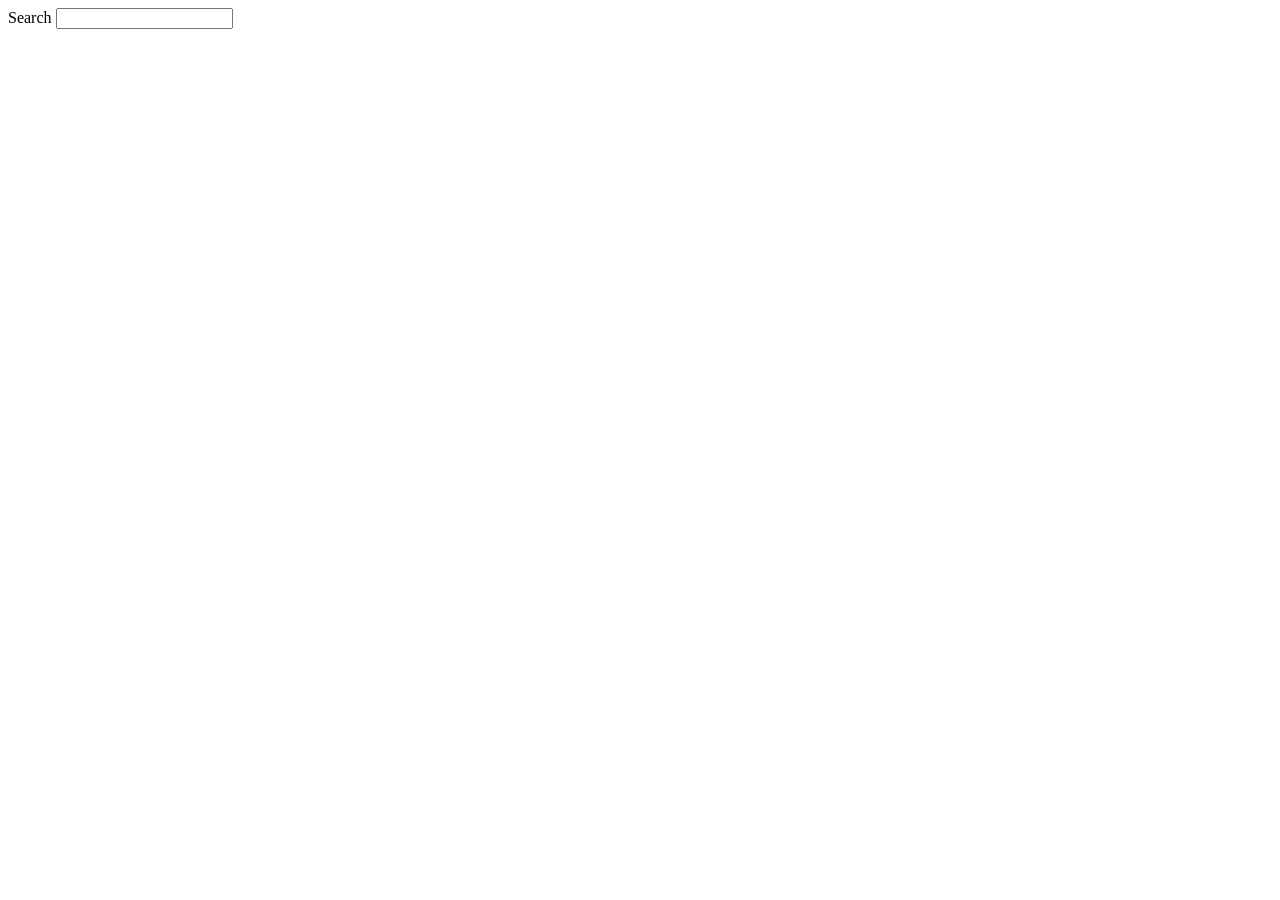
==== pages/home/index.html @ 3b457168 "Json Payload Lib Prototype 2" ====
<!DOCTYPE html>
<html lang="en">
<head>
    <meta charset="UTF-8">
    <meta name="viewport" content="width=device-width, initial-scale=1.0">
    <title>Quiz App - Home</title>

    <style>
        .grid{
            display: grid;
            grid-template-columns: 32% 32% 32%;
            gap: 10px;
        }

        .shadow{
            box-shadow: 3px 3px 3px 3px #555555;
        }

        @media screen and (max-width: 600px){
            .grid{
                grid-template-columns: 49% 49%;
            }
        }

        @media screen and (max-width: 300px){
            .grid{
                grid-template-columns: 100%;
            }
        }
    </style>

</head>
<body>
    <form>
        <label for="search">Search</label>
        <input type="text" name="search" id="search">
    </form>

    <div class="grid">
        <quiz-card class="shadow" json="test_quiz.json"></quiz-card>
        <quiz-card class="shadow" json="test_quiz_2.json"></quiz-card>
        <quiz-card class="shadow" json="test_quiz_3.json"></quiz-card>

        <quiz-card class="shadow" json="test_quiz_3.json"></quiz-card>
        <quiz-card class="shadow" json="test_quiz_2.json"></quiz-card>
        <quiz-card class="shadow" json="test_quiz.json"></quiz-card>
    </div>


    <script src="../../lib/libquizjson.js"></script>
    <script src="./home.js"></script>
</body>
</html>
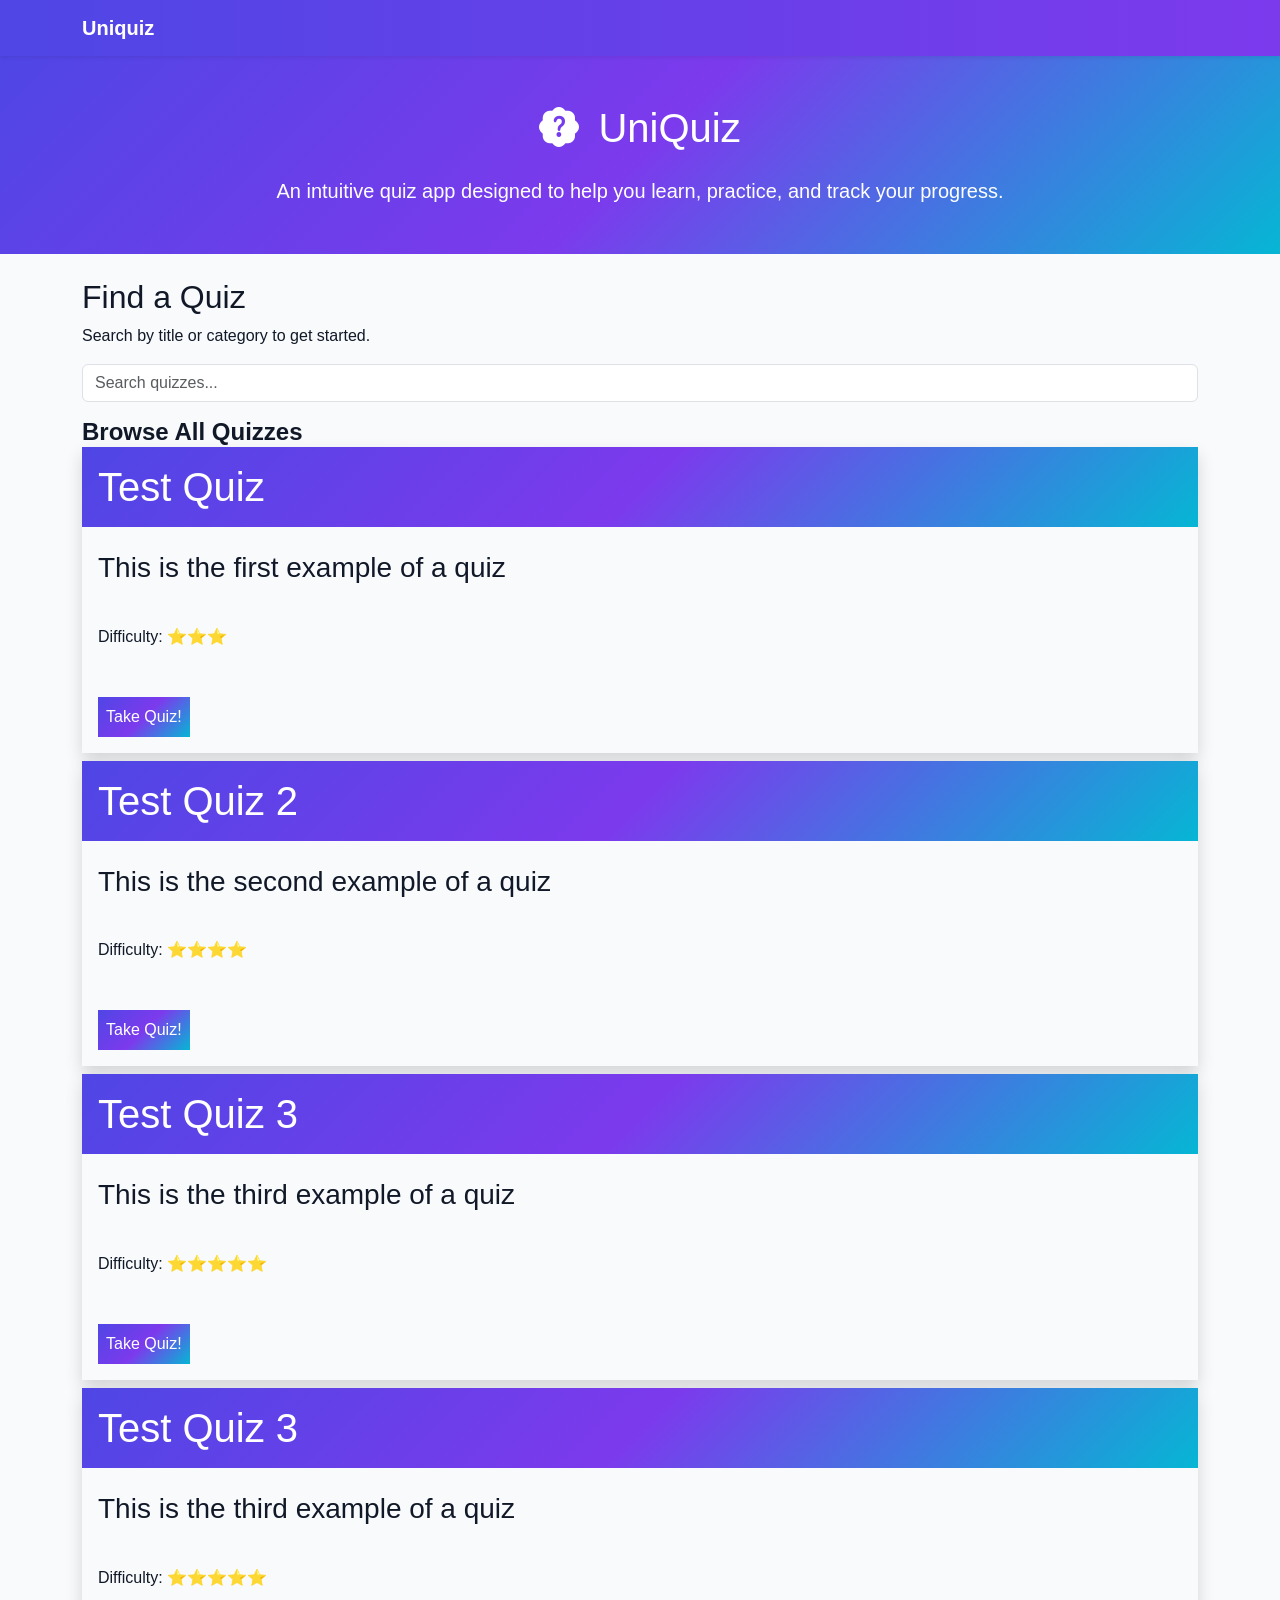
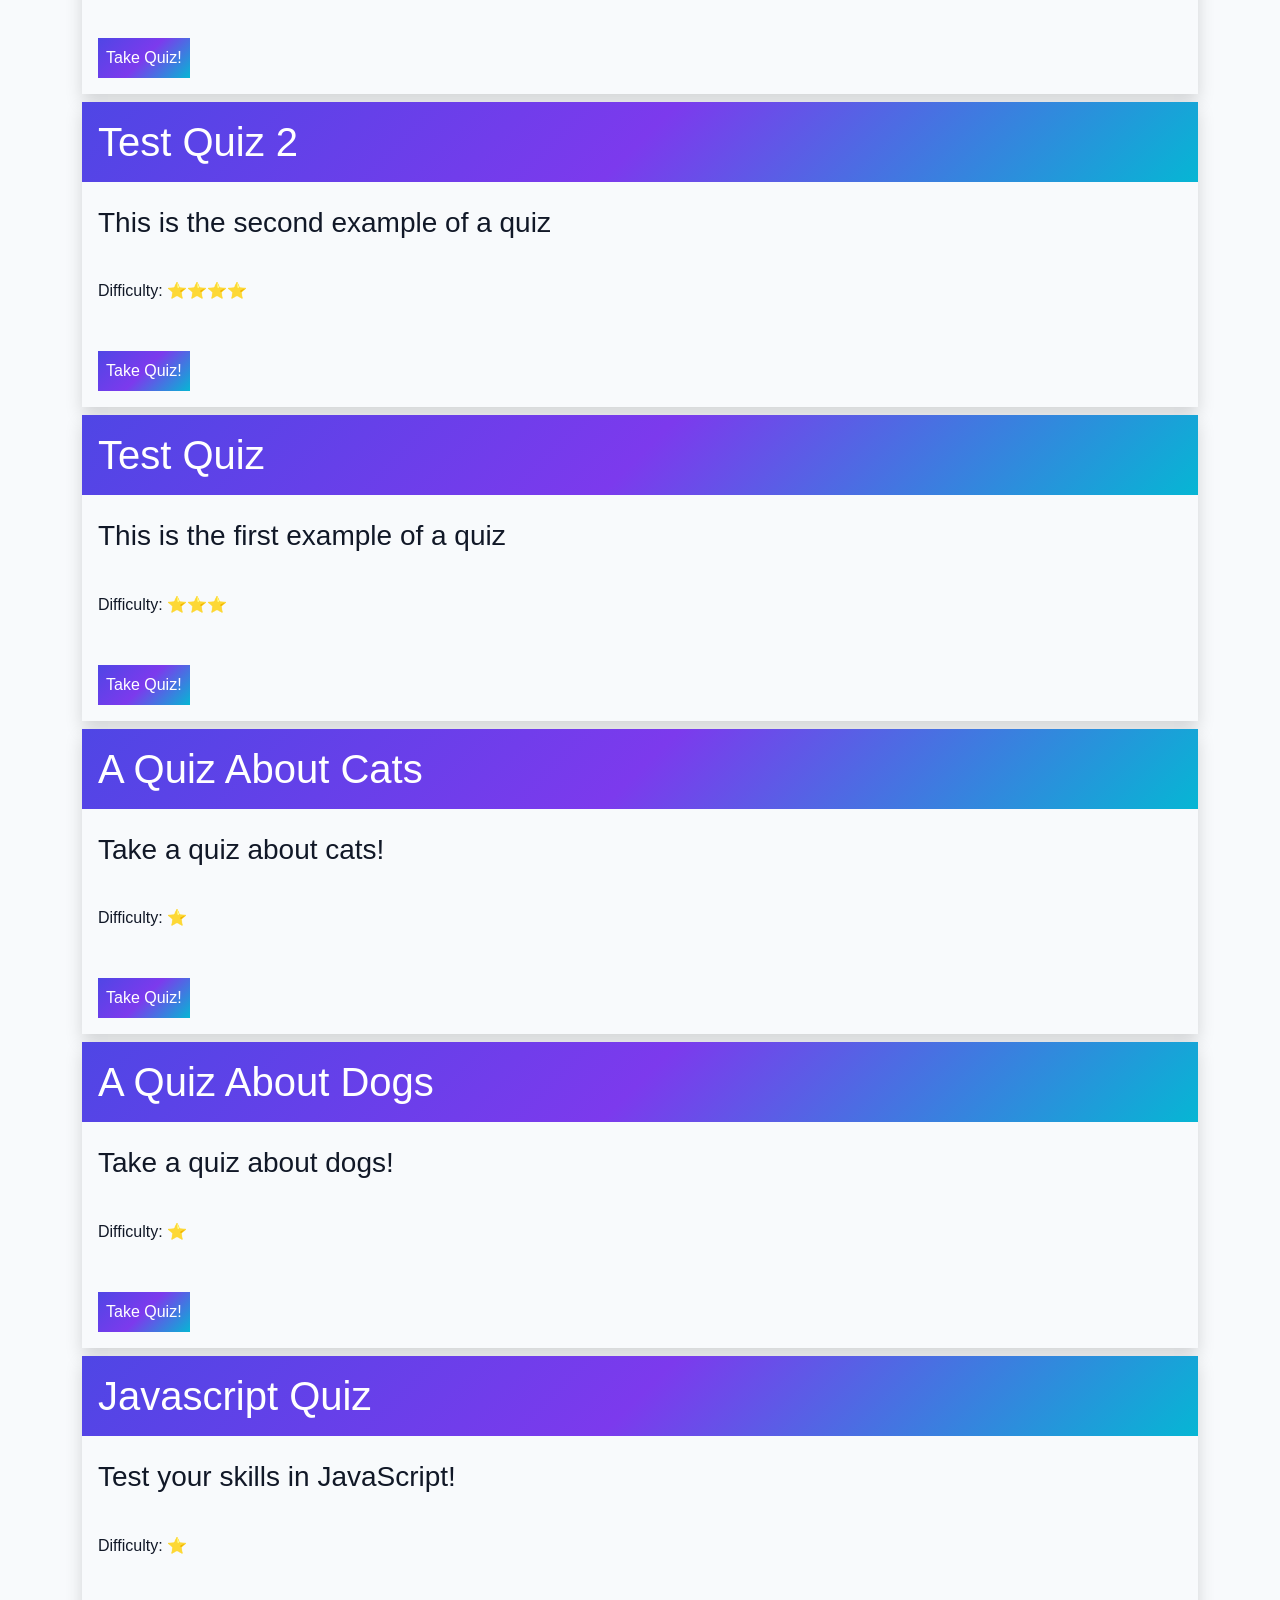
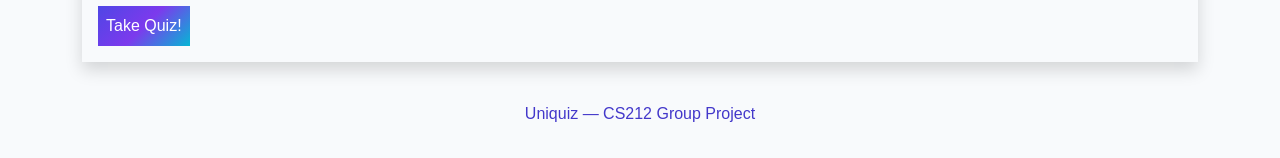
==== commit 145a7249: "Merged HTML Changes" ====
--- a/pages/home/index.html
+++ b/pages/home/index.html
@@ -1,53 +1,142 @@
 <!DOCTYPE html>
-<html lang="en">
+<html>
+
 <head>
-    <meta charset="UTF-8">
-    <meta name="viewport" content="width=device-width, initial-scale=1.0">
-    <title>Quiz App - Home</title>
+    <meta charset="UTF-8"> <!-- Allows us to use accents, emojis, and special characters in our text-->
+    <!-- icon load-->
+    <link href="https://cdn.jsdelivr.net/npm/bootstrap-icons@1.11.3/font/bootstrap-icons.css" rel="stylesheet">
+    <title>Uniquiz — An Intuitive Quiz App</title>
 
-    <style>
-        .grid{
-            display: grid;
-            grid-template-columns: 32% 32% 32%;
-            gap: 10px;
-        }
+    <!--Bootstrap-->
+    <link rel="stylesheet" href="https://cdn.jsdelivr.net/npm/bootstrap@5.3.2/dist/css/bootstrap.min.css">
 
-        .shadow{
-            box-shadow: 3px 3px 3px 3px #555555;
-        }
+    <link rel="stylesheet" href="styles.css">
+</head>
 
-        @media screen and (max-width: 600px){
-            .grid{
-                grid-template-columns: 49% 49%;
-            }
-        }
+<body>
+    <!--Navigation bar built off css-->
+    <nav class= "navbar navbar-expand-lg navbar-dark shadow-sm custom-navbar">
+        <div class= "container">
+            <a class="navbar-brand fw-bold" href="#">Uniquiz</a>
+        </div>
+    </nav>
+    <!--Desc-->
+    <header class="hero-section text-white text-center py-5">
+        <div class="container">
+            <h1 class="text-center mb-4">
+                <i class="bi bi-patch-question-fill me-2 hero-icon"></i>
+                UniQuiz
+            </h1>
+            <p class="lead mb-0">
+                An intuitive quiz app designed to help you learn, practice, and track your progress.
+            </p>
+        </div>
+    </header>
 
-        @media screen and (max-width: 300px){
-            .grid{
-                grid-template-columns: 100%;
-            }
-        }
-    </style>
+    <!--Quiz search and list of available quizes-->
+    <section id="quiz-selection" class="container my-4">
 
-</head>
-<body>
-    <form>
-        <label for="search">Search</label>
-        <input type="text" name="search" id="search">
-    </form>
+        <h2>Find a Quiz</h2>
+        <p>Search by title or category to get started.</p>
 
-    <div class="grid">
-        <quiz-card class="shadow" json="test_quiz.json"></quiz-card>
-        <quiz-card class="shadow" json="test_quiz_2.json"></quiz-card>
-        <quiz-card class="shadow" json="test_quiz_3.json"></quiz-card>
+        <form>
+        <!-- search bar -->
+            <input 
+                id="quiz-search" 
+                name="search"
+                type="text" 
+                class="form-control mb-3"
+                placeholder="Search quizzes..."
+            >
+        </form>
+        <!-- Browse all quizzes -->
+        <h3 class="h4 fw-semibold mb-3">Browse All Quizzes</h3>
+        <div id="browse-quizzes" class="row g-3">
+        <!-- JS will insert quiz cards here -->
+        </div>
 
-        <quiz-card class="shadow" json="test_quiz_3.json"></quiz-card>
-        <quiz-card class="shadow" json="test_quiz_2.json"></quiz-card>
-        <quiz-card class="shadow" json="test_quiz.json"></quiz-card>
-    </div>
+        <!-- Quiz list that will be finished in JS-->
+         <div id="quiz-list" class="d-flex flex-column gap-2">
+            <!-- JS quiz buttons here-->
+            <quiz-card class="shadow" json="test_quiz.json"></quiz-card>
+            <quiz-card class="shadow" json="test_quiz_2.json"></quiz-card>
+            <quiz-card class="shadow" json="test_quiz_3.json"></quiz-card>
+
+            <quiz-card class="shadow" json="test_quiz_3.json"></quiz-card>
+            <quiz-card class="shadow" json="test_quiz_2.json"></quiz-card>
+            <quiz-card class="shadow" json="test_quiz.json"></quiz-card>
+
+            <quiz-card class="shadow" json="a_quiz_about_cats.json"></quiz-card>
+            <quiz-card class="shadow" json="a_quiz_about_dogs.json"></quiz-card>
+            <quiz-card class="shadow" json="javascript_quiz.json"></quiz-card>
+         </div>
+
+    </section>  
+
+    <!--Where a quiz is taken. Hidden until selected-->
+    <section id="quiz-container" class="container my-4" style="display: none;">
+
+        <!-- Timer -->
+        <div id="timer" class="mb-3">
+            Time Left: <span id="time-remaining">00:00</span>
+        </div>
+
+        <!-- Questions -->
+        <div id="question-text" class="mb-3">
+            <!--  JS will insert questions -->
+        </div>
+
+        <!-- Answer options -->
+        <form id="options-form" class="mb-3">
+            <!-- JS inserts buttons or checkboxes -->
+        </form>
+
+        <!-- Answer feedback -->
+        <div id="feedback" class="mb-3">
+            <!-- JS shows correct/incorrect -->
+        </div>
+
+        <!-- Next question button-->
+        <button id="next-question-btn" class="btn btn-primary" style="display: none;">
+            Next Question
+        </button>
+
+    </section>
 
 
+    <!--Score summary area-->
+    <section id="score-summary" class="container my-4" style="display: none;">
+
+        <h2>Your Results</h2>
+
+        <!-- Final score -->
+        <p id="final-score"></p>
+
+        <!-- Correct answers -->
+        <div id="correct-answers" class="my-3">
+            <!-- JS lists correct answers here -->
+        </div>
+
+         <!-- Past scores (localStorage) -->
+        <div id="past-scores" class="my-4">
+            <h3>Past Scores</h3>
+            <ul id="score-history">
+                <!-- JS fills this with saved scores -->
+            </ul>
+        </div>
+
+        <!-- More buttons -->
+        <button id="retake-quiz-btn" class="btn btn-primary me-2">Retake Quiz</button>
+        <button id="new-quiz-btn" class="btn btn-outline-primary">Choose Another Quiz</button>
+
+    </section>
+
+    <!-- footer-->
+     <footer class="text-center p-3 mt-4">
+        <p>Uniquiz — CS212 Group Project</p>
+    </footer>
+
     <script src="../../lib/libquizjson.js"></script>
-    <script src="./home.js"></script>
+    <script src="home.js"></script>
+
 </body>
-</html>
--- a/pages/home/styles.css
+++ b/pages/home/styles.css
@@ -0,0 +1,105 @@
+
+/* Body color */
+body {
+    background-color: #f8fafc;
+    color: #111827;
+    font-family: Arial, sans-serif;
+}
+/* nav bar background */
+.custom-navbar {
+    background: linear-gradient(90deg, #4f46e5, #7c3aed);
+}
+/* desc section */
+.hero-section {
+    background: linear-gradient(135deg, #4f46e5, #7c3aed, #06b6d4);
+    padding-top: 5rem;
+    padding-bottom: 5rem;
+}
+/* form control */
+.form-control:focus {
+    border-color: purple;
+    box-shadow: 0 0 0 0.2rem rgba(124, 58, 237, 0.2);
+}
+
+/* btn stuff */
+.btn-primary {
+    background-color: #4f46e5;
+    border-color: #4f46e5;
+}
+
+.btn-primary:hover {
+    background-color: #4338ca;
+    border-color: #4338ca;
+}
+
+.btn-outline-primary {
+    color: #4f46e5;
+    border-color: #4f46e5;
+}
+
+.btn-outline-primary:hover {
+    background-color: #4f46e5;
+    border-color: #4f46e5;
+}
+
+/* future time color scheme, look later */
+.timer-pill {
+    background-color: white;
+    color: #4338ca;
+    padding: 0.6rem 1rem;
+    border-radius: 999px;
+    font-weight: 600;
+}
+
+/* question box color */
+.question-box {
+    background-color: #f8fafc;
+    border-left: 5px solid #06b6d4;
+    padding: 1rem;
+    border-radius: 0.75rem;
+    font-size: 1.1rem;
+}
+/* future correct vs incorrect */
+.correct-feedback {
+    color: #15803d;
+}
+
+.incorrect-feedback {
+    color: #b91c1c;
+}
+
+/* Selectors for quiz cards */
+.quiz-card > #title{ 
+    background: linear-gradient(135deg, #4f46e5, #7c3aed, #06b6d4);
+    color: white; 
+    padding: 1rem
+}
+
+.quiz-card > #description{
+    padding: 1rem;
+}
+
+.quiz-card > #difficulty{
+    padding: 1rem;
+}
+
+.quiz-card > button{
+    background: linear-gradient(135deg, #4f46e5, #7c3aed, #06b6d4);
+    color: white; 
+    margin: 1rem;
+    padding: .5rem;
+    border: none;
+    transition: .1s;
+    
+}
+
+.quiz-card > button:hover{
+    background: linear-gradient(75deg, #4f46e5, #7c3aed, #06b6d4);
+    scale: 1.1;
+}
+
+/* for footer */
+footer {
+    color: #4338ca;
+    font-weight: 500;
+}
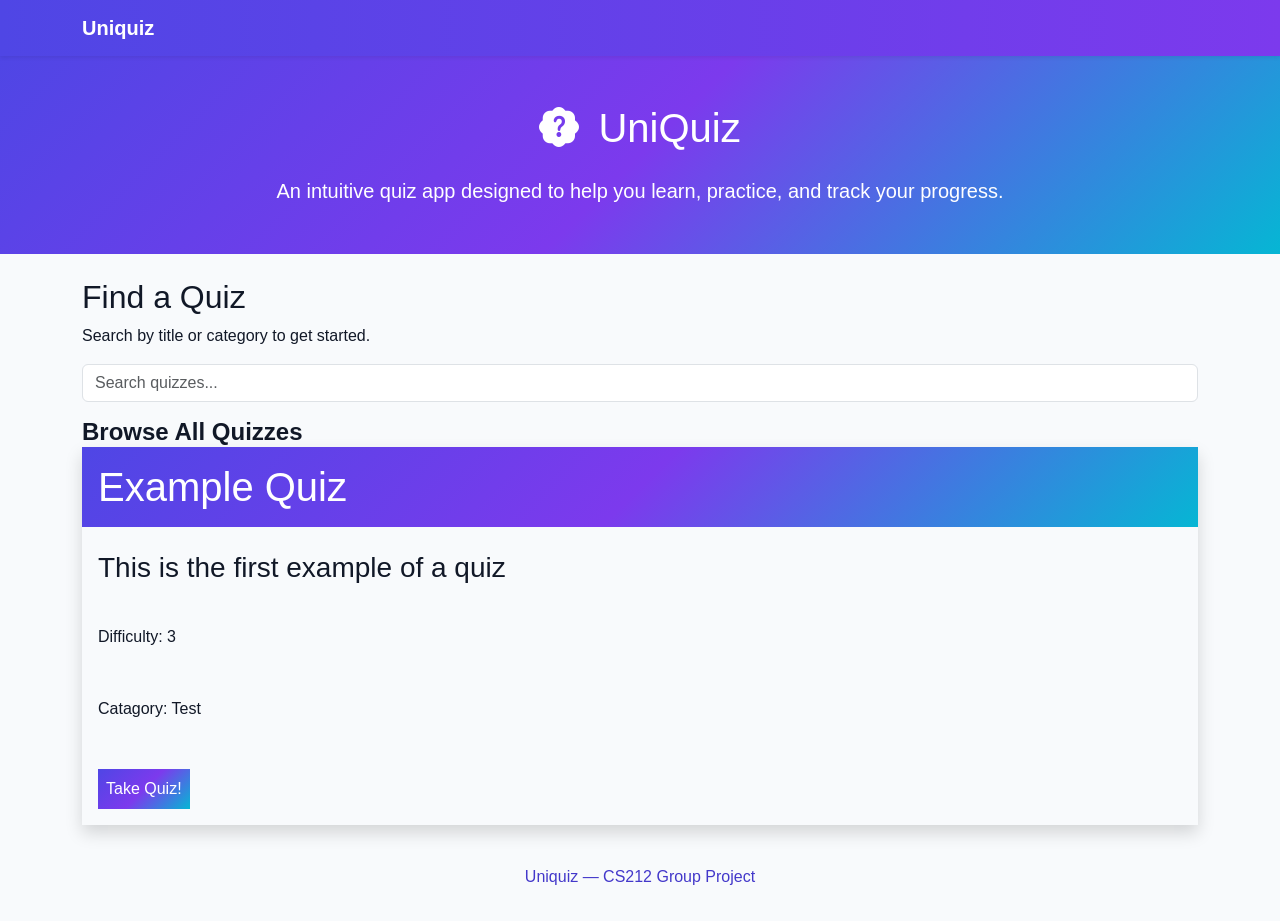
==== commit 0efeccb2: "Quiz Taking and Json Changes" ====
--- a/pages/home/index.html
+++ b/pages/home/index.html
@@ -59,16 +59,6 @@
          <div id="quiz-list" class="d-flex flex-column gap-2">
             <!-- JS quiz buttons here-->
             <quiz-card class="shadow" json="test_quiz.json"></quiz-card>
-            <quiz-card class="shadow" json="test_quiz_2.json"></quiz-card>
-            <quiz-card class="shadow" json="test_quiz_3.json"></quiz-card>
-
-            <quiz-card class="shadow" json="test_quiz_3.json"></quiz-card>
-            <quiz-card class="shadow" json="test_quiz_2.json"></quiz-card>
-            <quiz-card class="shadow" json="test_quiz.json"></quiz-card>
-
-            <quiz-card class="shadow" json="a_quiz_about_cats.json"></quiz-card>
-            <quiz-card class="shadow" json="a_quiz_about_dogs.json"></quiz-card>
-            <quiz-card class="shadow" json="javascript_quiz.json"></quiz-card>
          </div>
 
     </section>  
--- a/pages/home/styles.css
+++ b/pages/home/styles.css
@@ -83,6 +83,10 @@
     padding: 1rem;
 }
 
+.quiz-card > #catagory{
+    padding: 1rem;
+}
+
 .quiz-card > button{
     background: linear-gradient(135deg, #4f46e5, #7c3aed, #06b6d4);
     color: white; 
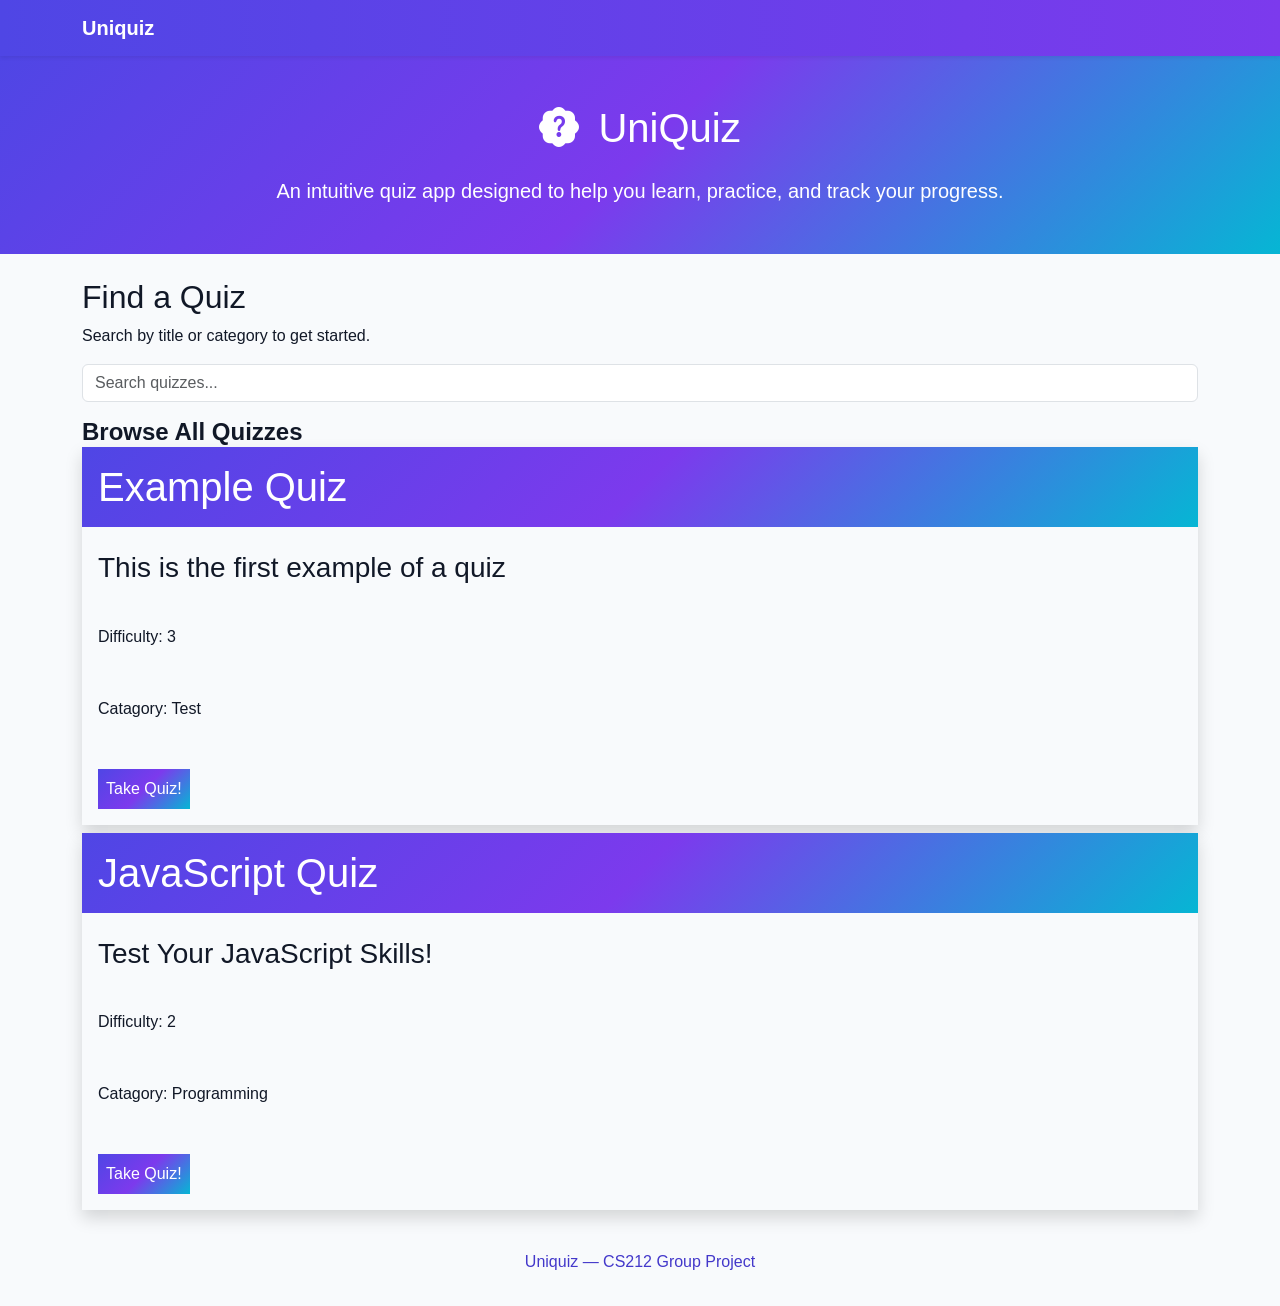
==== commit e8ef5bbc: "Merge CSS" ====
--- a/pages/home/index.html
+++ b/pages/home/index.html
@@ -59,67 +59,10 @@
          <div id="quiz-list" class="d-flex flex-column gap-2">
             <!-- JS quiz buttons here-->
             <quiz-card class="shadow" json="test_quiz.json"></quiz-card>
+            <quiz-card class="shadow" json="javascript_quiz.json"></quiz-card>
          </div>
 
     </section>  
-
-    <!--Where a quiz is taken. Hidden until selected-->
-    <section id="quiz-container" class="container my-4" style="display: none;">
-
-        <!-- Timer -->
-        <div id="timer" class="mb-3">
-            Time Left: <span id="time-remaining">00:00</span>
-        </div>
-
-        <!-- Questions -->
-        <div id="question-text" class="mb-3">
-            <!--  JS will insert questions -->
-        </div>
-
-        <!-- Answer options -->
-        <form id="options-form" class="mb-3">
-            <!-- JS inserts buttons or checkboxes -->
-        </form>
-
-        <!-- Answer feedback -->
-        <div id="feedback" class="mb-3">
-            <!-- JS shows correct/incorrect -->
-        </div>
-
-        <!-- Next question button-->
-        <button id="next-question-btn" class="btn btn-primary" style="display: none;">
-            Next Question
-        </button>
-
-    </section>
-
-
-    <!--Score summary area-->
-    <section id="score-summary" class="container my-4" style="display: none;">
-
-        <h2>Your Results</h2>
-
-        <!-- Final score -->
-        <p id="final-score"></p>
-
-        <!-- Correct answers -->
-        <div id="correct-answers" class="my-3">
-            <!-- JS lists correct answers here -->
-        </div>
-
-         <!-- Past scores (localStorage) -->
-        <div id="past-scores" class="my-4">
-            <h3>Past Scores</h3>
-            <ul id="score-history">
-                <!-- JS fills this with saved scores -->
-            </ul>
-        </div>
-
-        <!-- More buttons -->
-        <button id="retake-quiz-btn" class="btn btn-primary me-2">Retake Quiz</button>
-        <button id="new-quiz-btn" class="btn btn-outline-primary">Choose Another Quiz</button>
-
-    </section>
 
     <!-- footer-->
      <footer class="text-center p-3 mt-4">
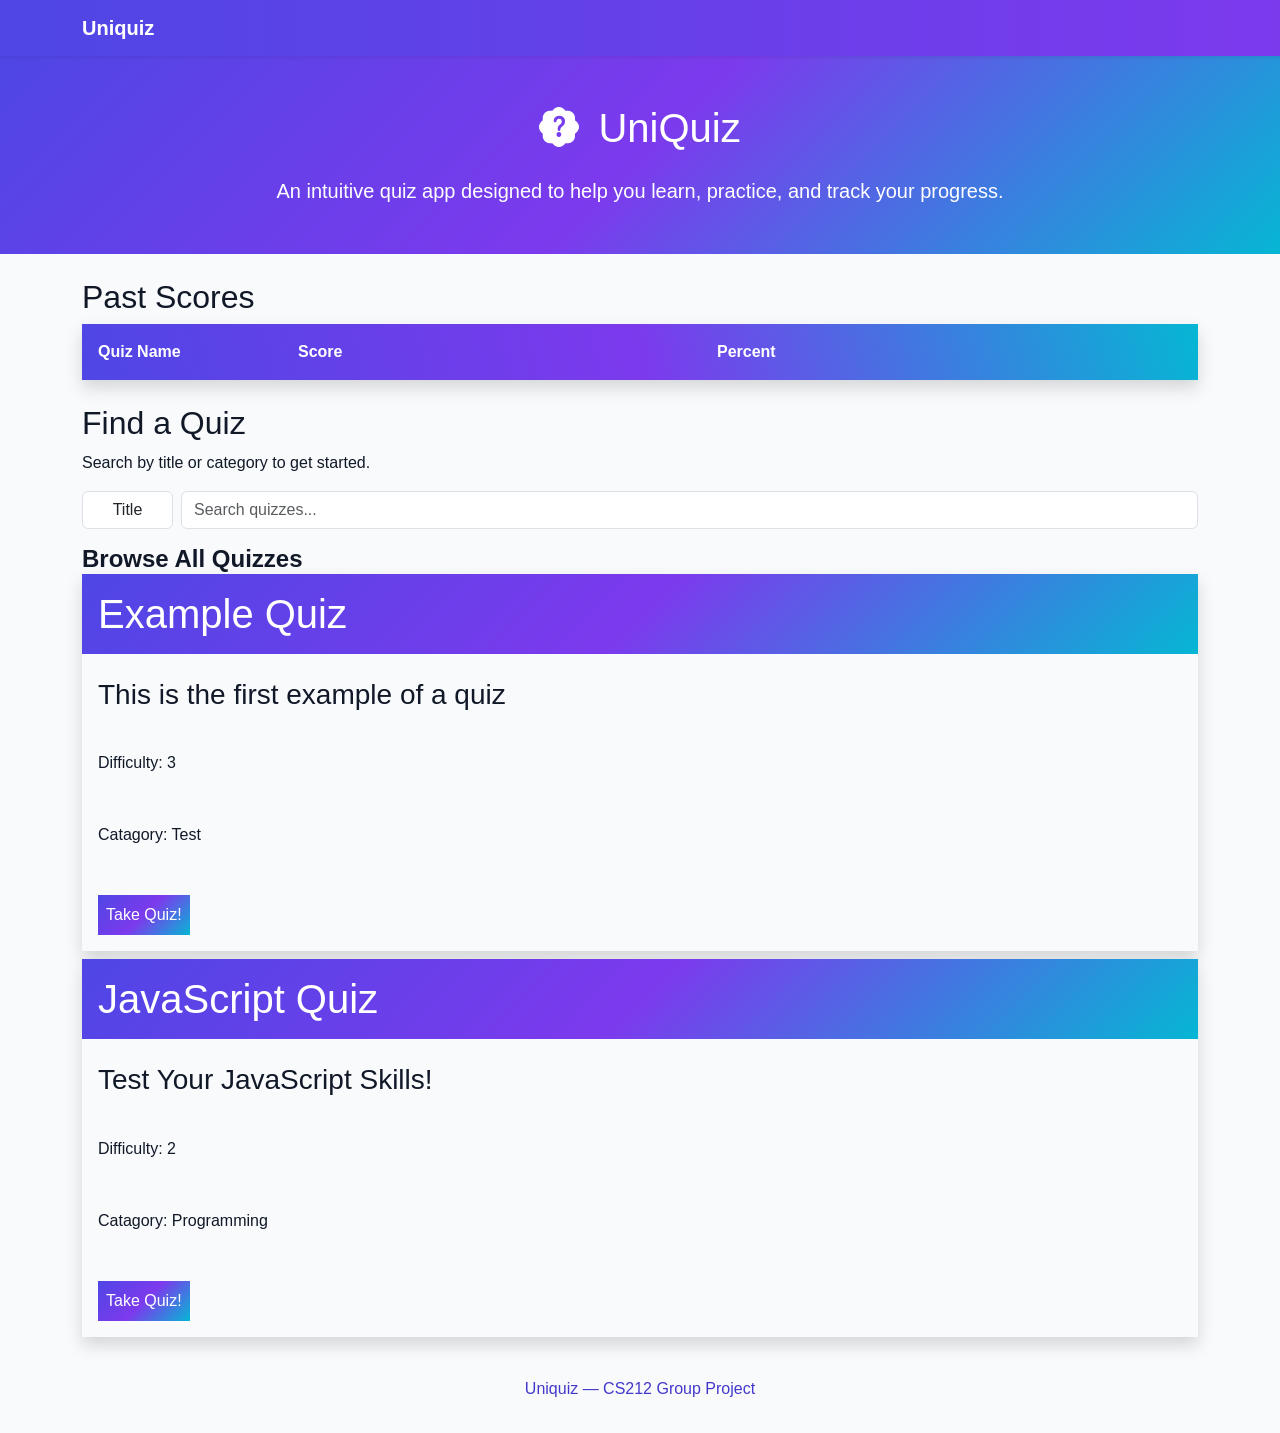
==== commit f4fb8dee: "Past Scores Storage" ====
--- a/pages/home/index.html
+++ b/pages/home/index.html
@@ -32,15 +32,39 @@
             </p>
         </div>
     </header>
+ 
+    <section id="past-scores", class="container my-4">
+        <h2>Past Scores</h2>
+
+        <table id="past-scores-header" class="shadow">
+            <thead id="past-scores-table-header">
+                <th>Quiz Name</th>
+                <th>Score</th>
+                <th>Percent</th>
+            </thead>
+        </table>
+
+        <div id="past-scores-scroll-container" class="shadow">
+            <table id="past-scores-table">
+                <tbody id="past-scores-table-body">
+                </tbody>
+            </table>
+        </div>
+    </section>
 
     <!--Quiz search and list of available quizes-->
     <section id="quiz-selection" class="container my-4">
-
         <h2>Find a Quiz</h2>
         <p>Search by title or category to get started.</p>
 
-        <form>
-        <!-- search bar -->
+        <form id="search-form">
+            <!-- search dropdown --->
+            <select name="options" id="search-options" class="form-control">
+                <option value="title">Title</option>
+                <option value="catagory">Catagory</option>
+                <option value="difficulty">Difficulty</option>
+            </select>
+            <!-- search bar -->
             <input 
                 id="quiz-search" 
                 name="search"
@@ -70,6 +94,7 @@
     </footer>
 
     <script src="../../lib/libquizjson.js"></script>
+    <script src="../../lib/libscore.js"></script>
     <script src="home.js"></script>
 
 </body>
--- a/pages/home/styles.css
+++ b/pages/home/styles.css
@@ -21,6 +21,17 @@
     box-shadow: 0 0 0 0.2rem rgba(124, 58, 237, 0.2);
 }
 
+#search-form{
+    display: flex;
+    align-items: baseline;
+}
+
+#search-form select {
+    width: fit-content;
+    margin-right: .5rem;
+    text-align: center;
+}
+
 /* btn stuff */
 .btn-primary {
     background-color: #4f46e5;
@@ -42,23 +53,6 @@
     border-color: #4f46e5;
 }
 
-/* future time color scheme, look later */
-.timer-pill {
-    background-color: white;
-    color: #4338ca;
-    padding: 0.6rem 1rem;
-    border-radius: 999px;
-    font-weight: 600;
-}
-
-/* question box color */
-.question-box {
-    background-color: #f8fafc;
-    border-left: 5px solid #06b6d4;
-    padding: 1rem;
-    border-radius: 0.75rem;
-    font-size: 1.1rem;
-}
 /* future correct vs incorrect */
 .correct-feedback {
     color: #15803d;
@@ -102,6 +96,50 @@
     scale: 1.1;
 }
 
+/* past scores */
+table{
+   width: 100%;
+}
+
+#past-scores-table > tbody > tr > td{
+    border: 1px solid #00000077;
+    background-color: white;
+}
+
+#past-scores-table > tbody > tr:nth-child(2n) > td{
+    background-color: #f1f1f1;
+}
+
+#past-scores-table-header{
+    background: linear-gradient(75deg, #4f46e5, #7c3aed, #06b6d4);
+    color: white;
+    padding: 1rem;
+    text-align: left;
+}
+
+#past-scores-table-header th:nth-child(1){
+    width: 200px;
+}
+
+#past-scores-table-header th {
+    padding: 1rem;
+}
+
+#past-scores-table-body td {
+    padding: .5rem;
+}
+
+#past-scores-table-body td:nth-child(1){
+    width: 200px;
+}
+
+#past-scores-scroll-container{
+    max-height: 20vh;
+    height: fit-content;
+    overflow: auto;
+}
+
+
 /* for footer */
 footer {
     color: #4338ca;
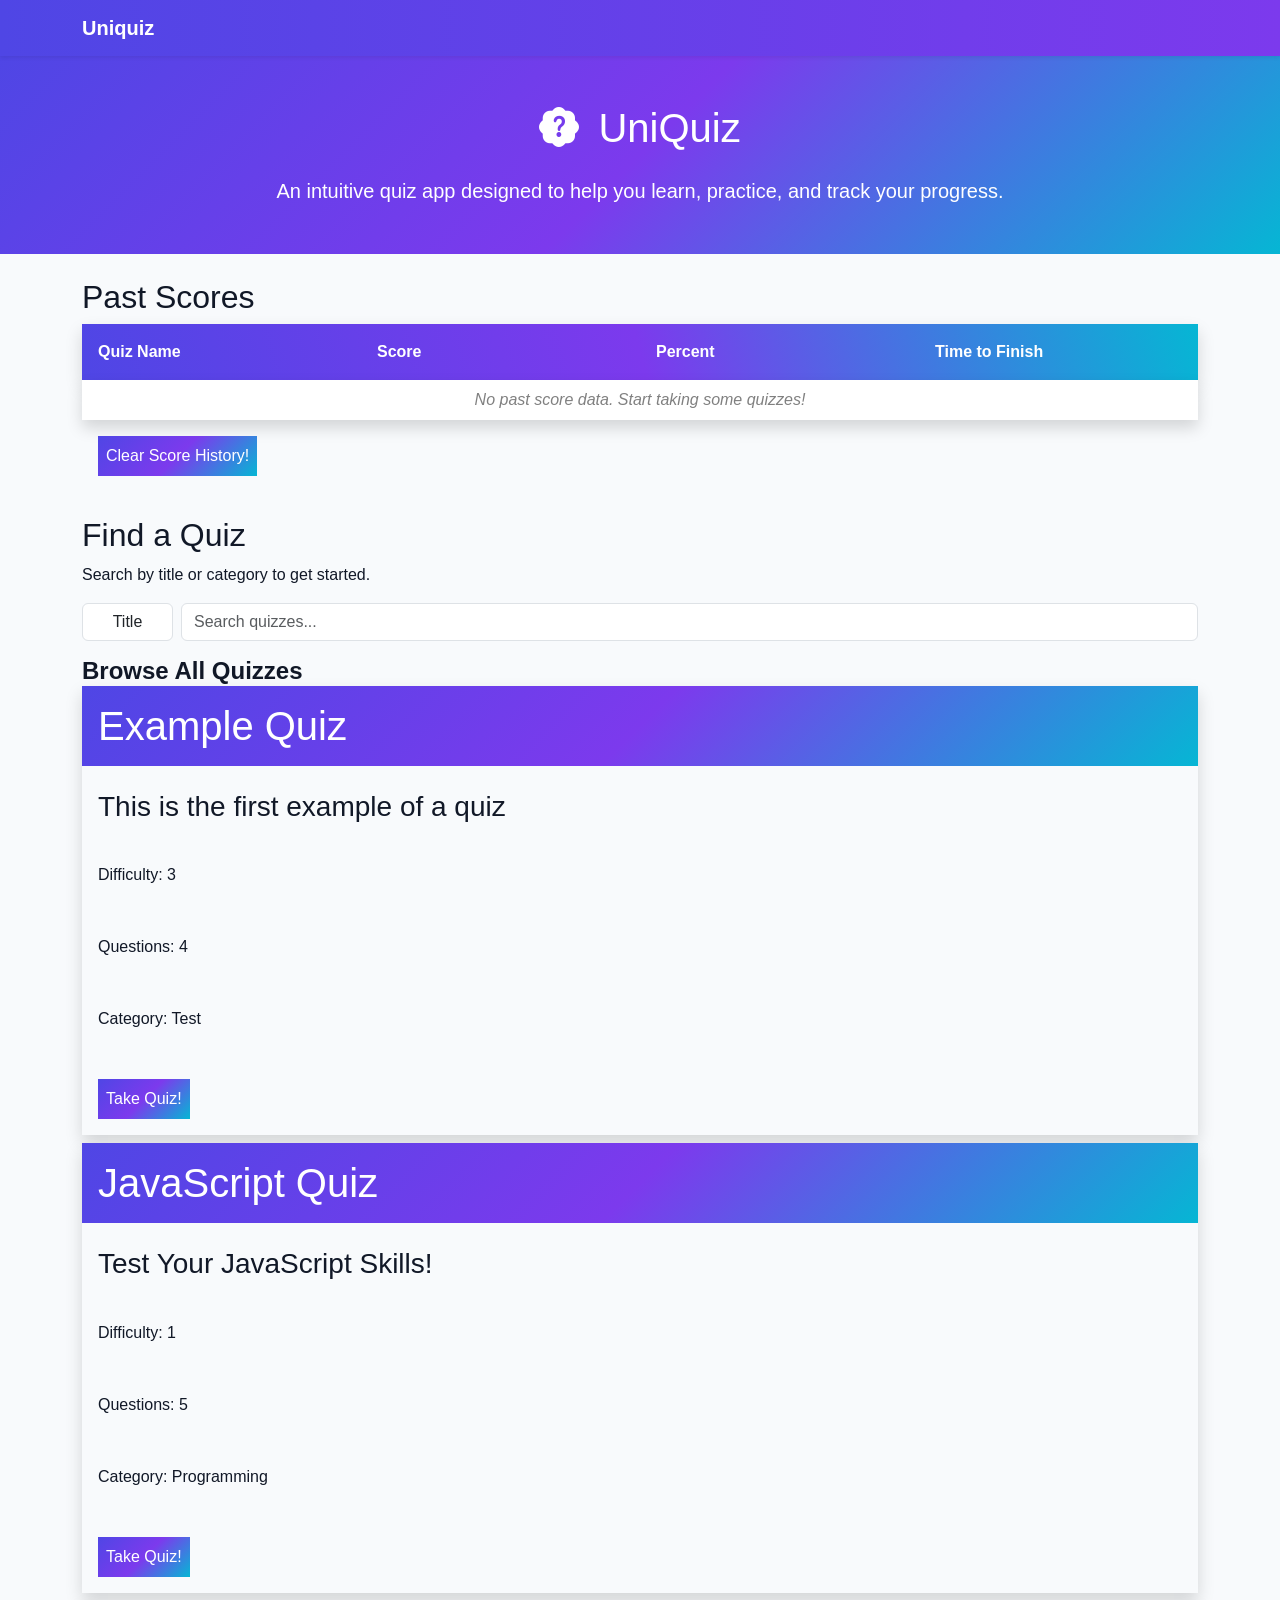
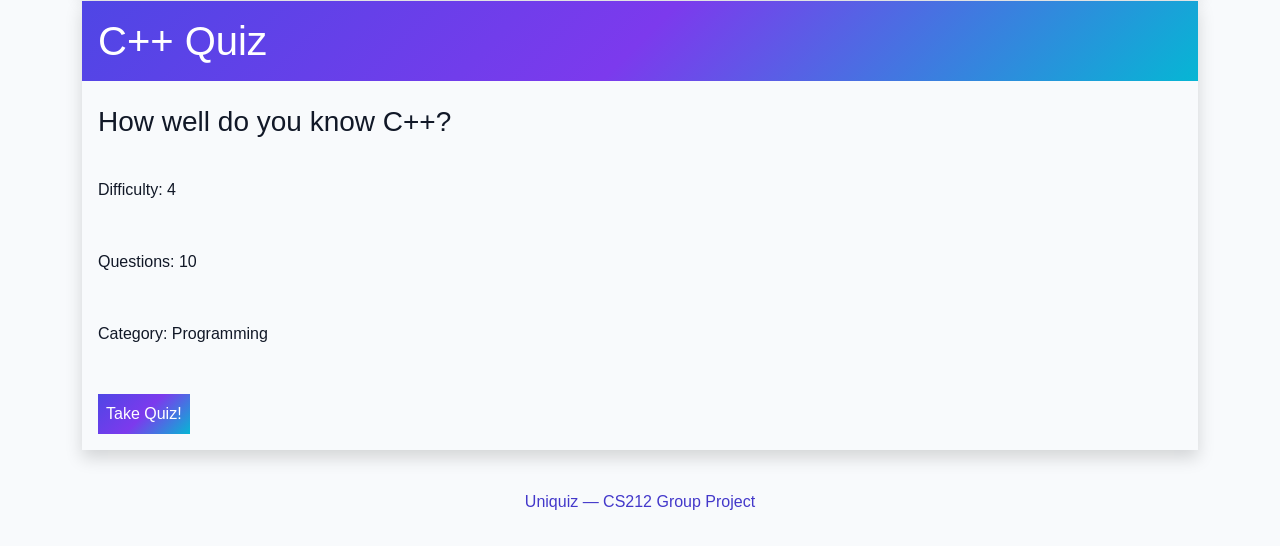
==== commit 65834428: "Fixed and polish" ====
--- a/pages/home/index.html
+++ b/pages/home/index.html
@@ -41,6 +41,7 @@
                 <th>Quiz Name</th>
                 <th>Score</th>
                 <th>Percent</th>
+                <th>Time to Finish</th>
             </thead>
         </table>
 
@@ -50,6 +51,10 @@
                 </tbody>
             </table>
         </div>
+
+        <button id="history-clear-button">
+            Clear Score History!
+        </button>
     </section>
 
     <!--Quiz search and list of available quizes-->
@@ -61,7 +66,7 @@
             <!-- search dropdown --->
             <select name="options" id="search-options" class="form-control">
                 <option value="title">Title</option>
-                <option value="catagory">Catagory</option>
+                <option value="category">Category</option>
                 <option value="difficulty">Difficulty</option>
             </select>
             <!-- search bar -->
@@ -84,6 +89,7 @@
             <!-- JS quiz buttons here-->
             <quiz-card class="shadow" json="test_quiz.json"></quiz-card>
             <quiz-card class="shadow" json="javascript_quiz.json"></quiz-card>
+            <quiz-card class="shadow" json="CPlusPlus_quiz.json"></quiz-card>
          </div>
 
     </section>  
--- a/pages/home/styles.css
+++ b/pages/home/styles.css
@@ -81,6 +81,10 @@
     padding: 1rem;
 }
 
+.quiz-card > #number-questions{
+    padding: 1rem;
+}
+
 .quiz-card > button{
     background: linear-gradient(135deg, #4f46e5, #7c3aed, #06b6d4);
     color: white; 
@@ -117,26 +121,43 @@
     text-align: left;
 }
 
-#past-scores-table-header th:nth-child(1){
-    width: 200px;
-}
-
 #past-scores-table-header th {
     padding: 1rem;
+    width: 25%;
 }
 
 #past-scores-table-body td {
     padding: .5rem;
+    width: 25%;
 }
 
-#past-scores-table-body td:nth-child(1){
-    width: 200px;
-}
 
 #past-scores-scroll-container{
     max-height: 20vh;
     height: fit-content;
     overflow: auto;
+}
+
+#past-scores-table > tbody > tr > td#no-scores-message{
+    border: none;
+    color: gray;
+    text-align: center;
+    font-style: italic;
+}
+
+#history-clear-button{
+    background: linear-gradient(135deg, #4f46e5, #7c3aed, #06b6d4);
+    color: white; 
+    margin: 1rem;
+    padding: .5rem;
+    border: none;
+    transition: .1s;
+    
+}
+
+#history-clear-button:hover{
+    background: linear-gradient(75deg, #4f46e5, #7c3aed, #06b6d4);
+    scale: 1.1;
 }
 
 
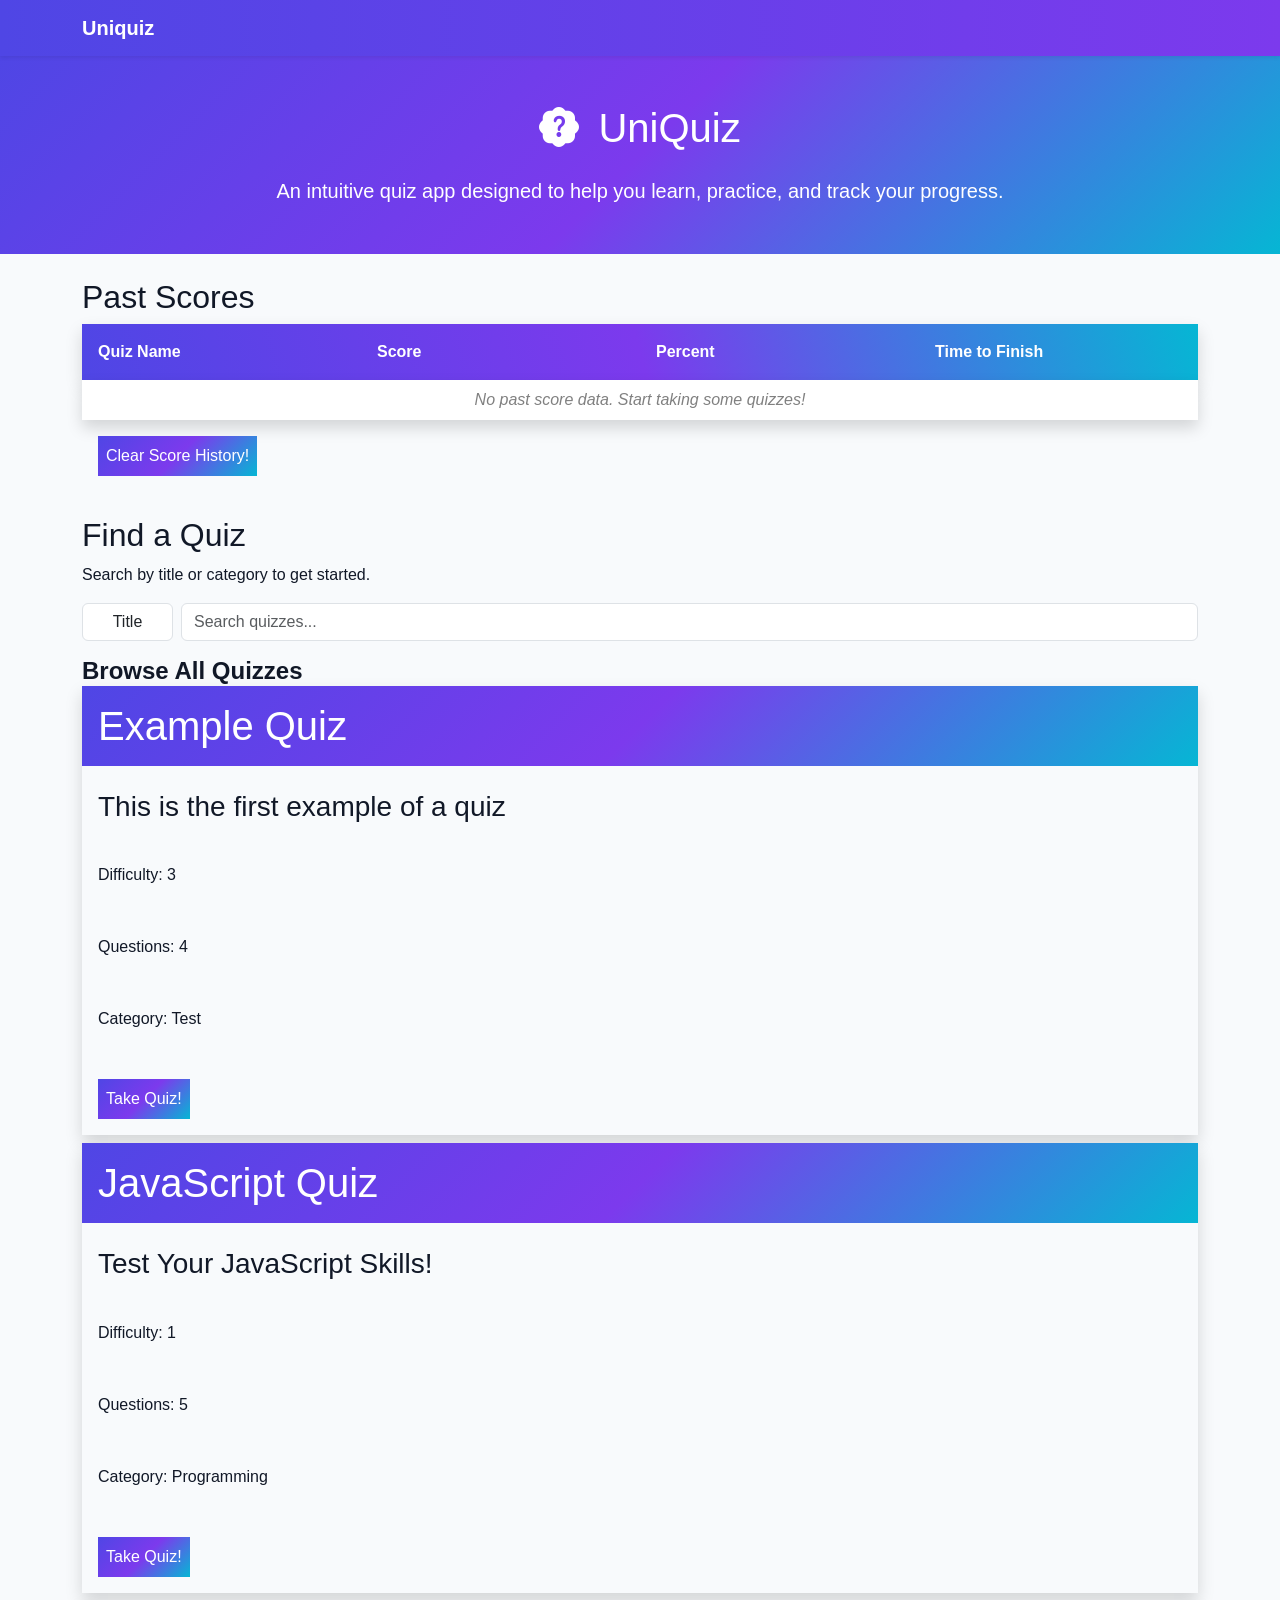
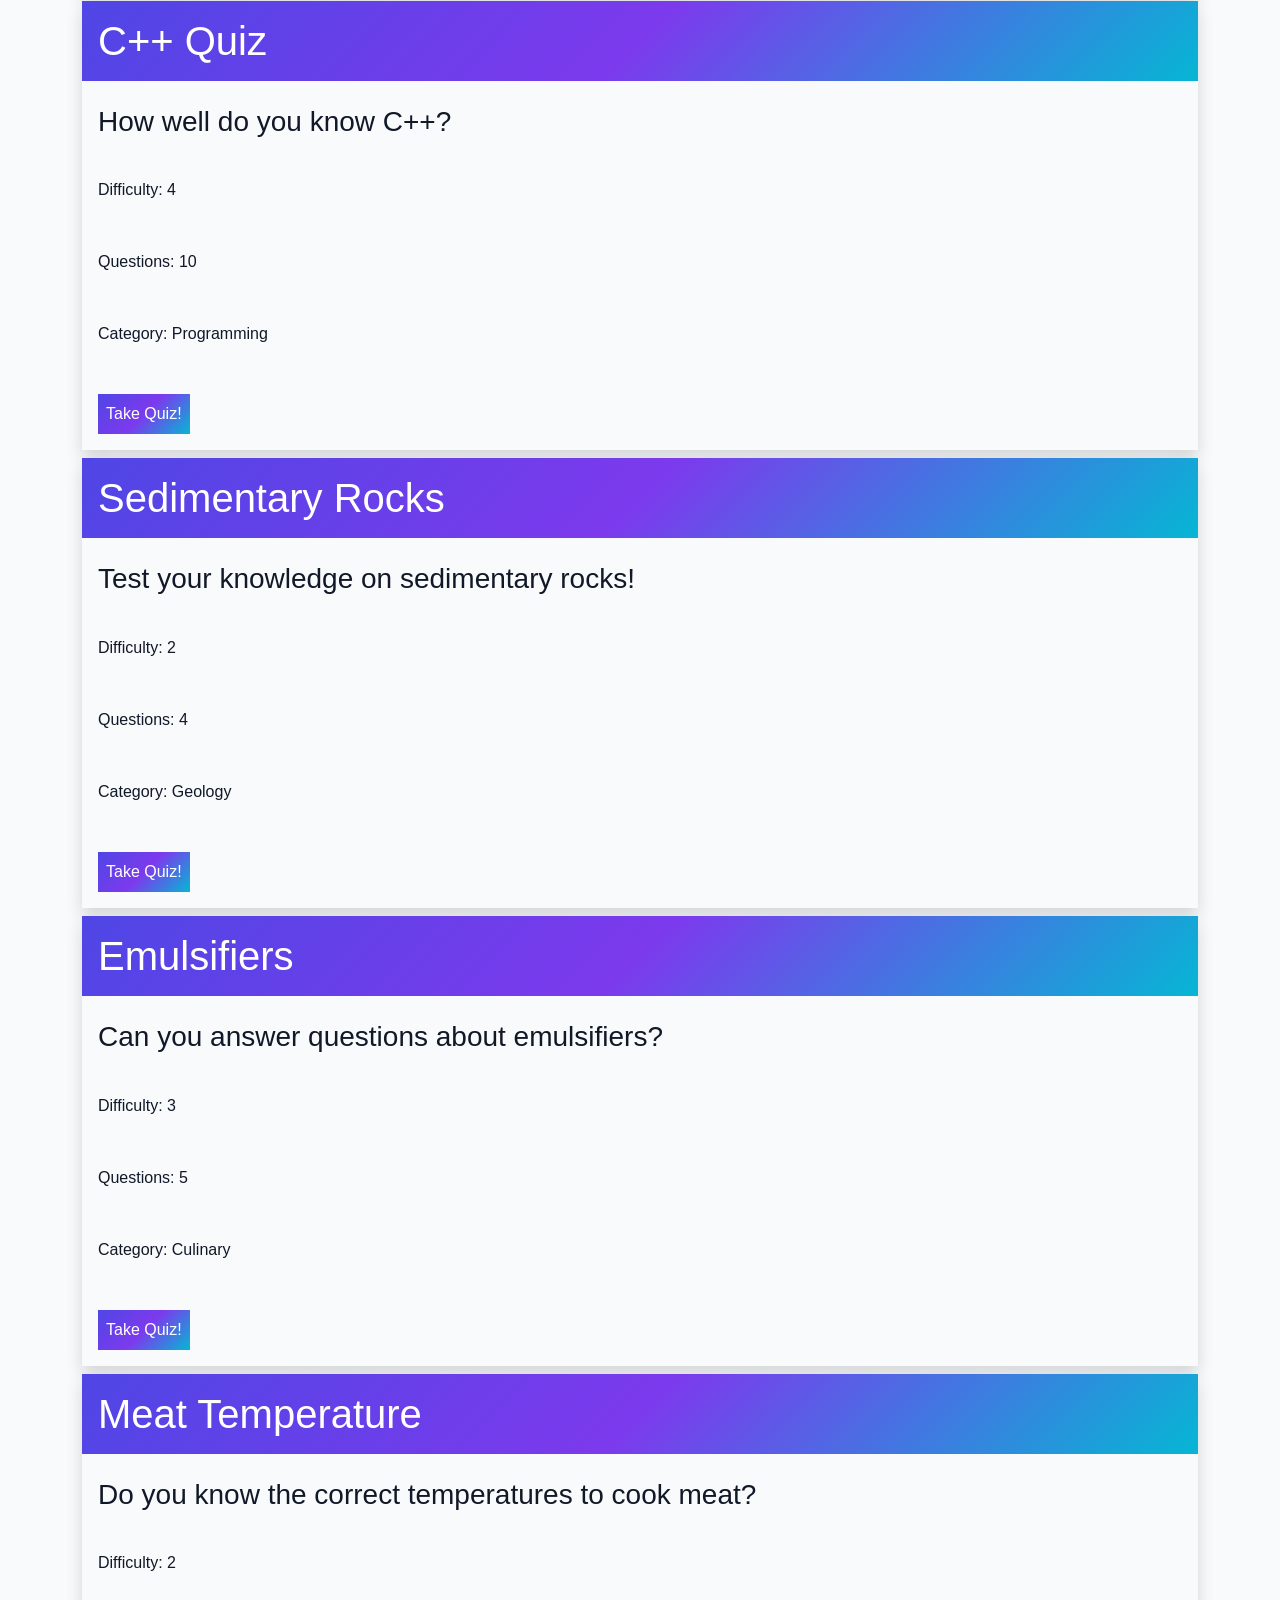
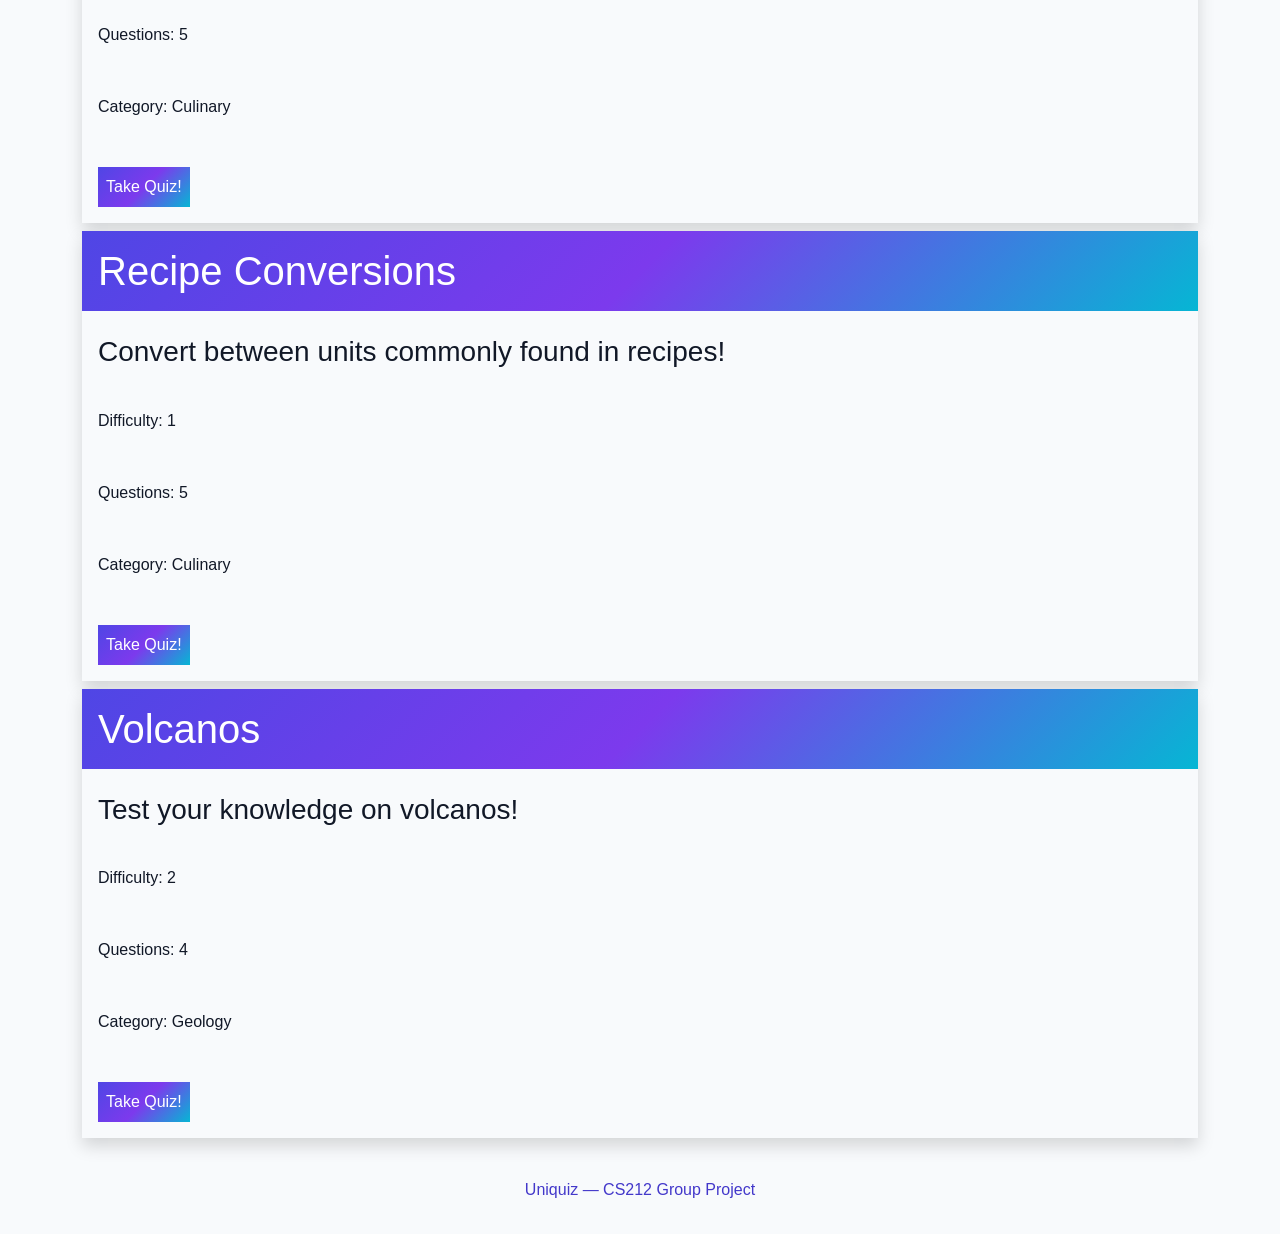
==== commit 3720c8b5: "More Quizzes" ====
--- a/pages/home/index.html
+++ b/pages/home/index.html
@@ -90,6 +90,11 @@
             <quiz-card class="shadow" json="test_quiz.json"></quiz-card>
             <quiz-card class="shadow" json="javascript_quiz.json"></quiz-card>
             <quiz-card class="shadow" json="CPlusPlus_quiz.json"></quiz-card>
+            <quiz-card class="shadow" json="sedimentary_rocks_quiz.json"></quiz-card>
+            <quiz-card class="shadow" json="emulsifier_quiz.json"></quiz-card>
+            <quiz-card class="shadow" json="meat_temp_quiz.json"></quiz-card>
+            <quiz-card class="shadow" json="recipy_conversion_quiz.json"></quiz-card>
+            <quiz-card class="shadow" json="volcanos_quiz.json"></quiz-card>
          </div>
 
     </section>  
